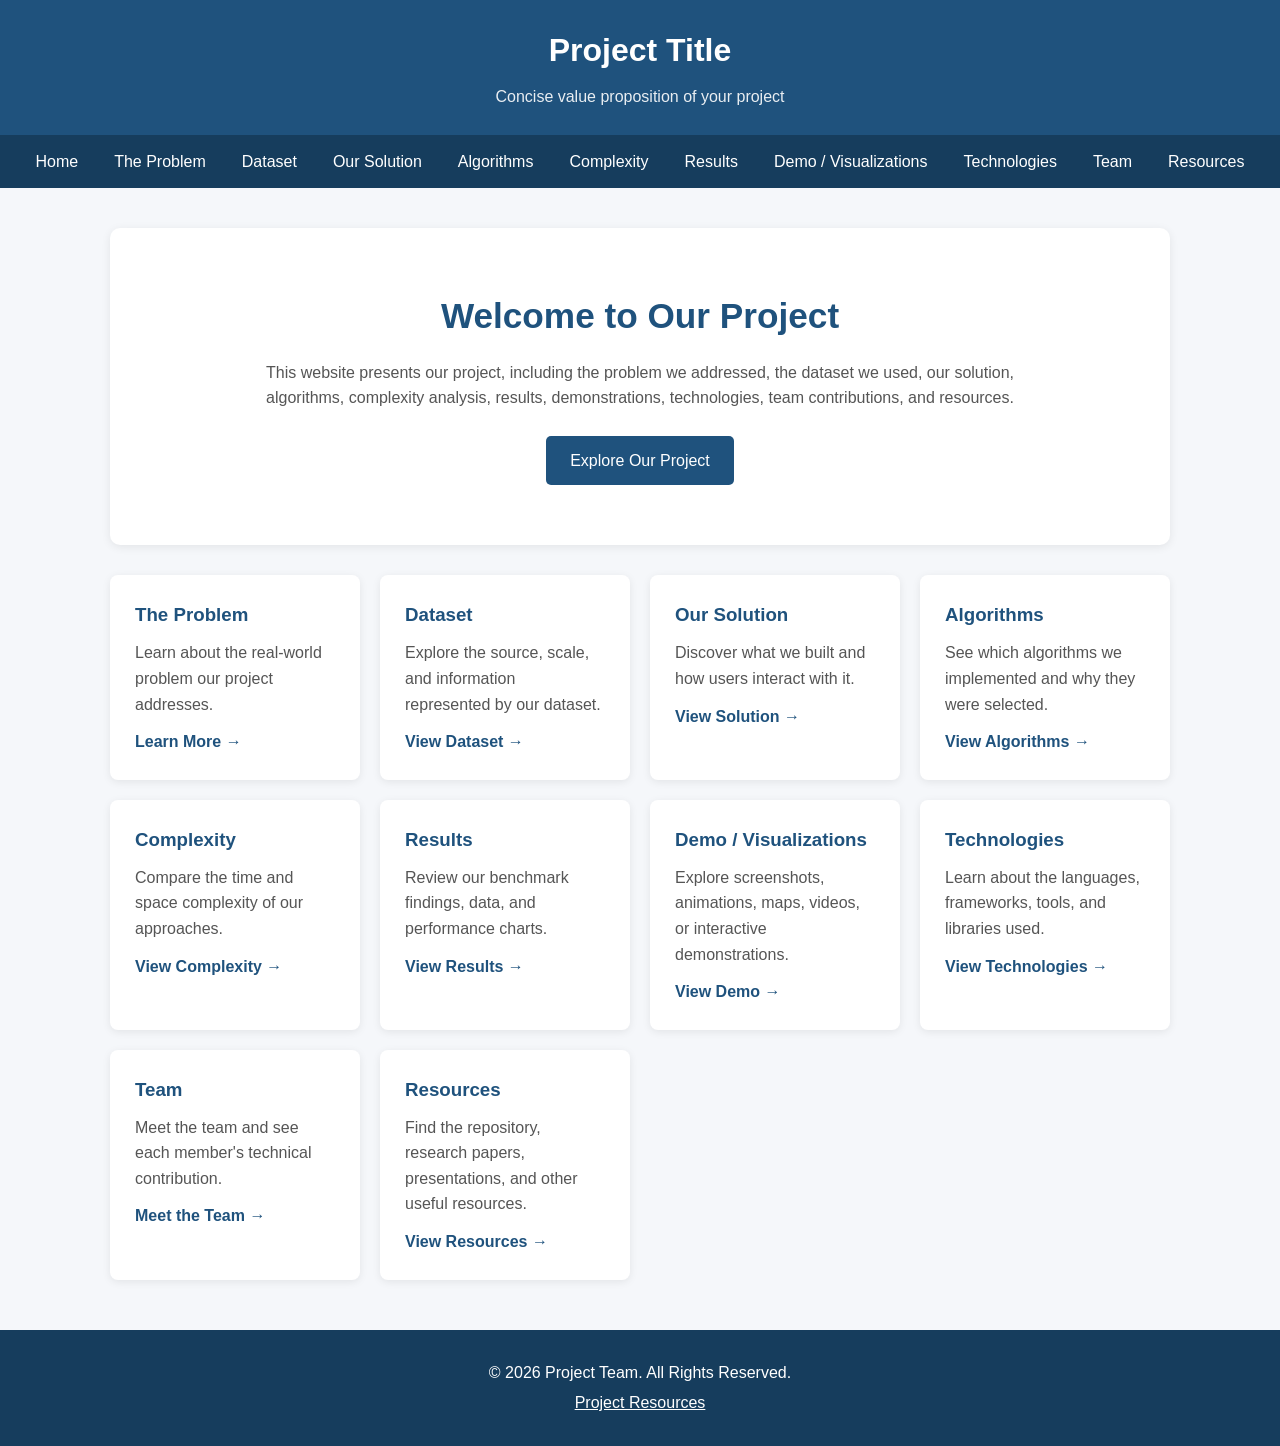
==== index.html @ 53f8fa86 "Merge pull request #1 from Creeperkid05/patch-2 Create initial project website layout and styles" ====
<!DOCTYPE html>
<html lang="en">
<head>
    <meta charset="UTF-8">
    <meta name="viewport" content="width=device-width, initial-scale=1.0">

    <title>Project Website</title>

    <style>
        * {
            margin: 0;
            padding: 0;
            box-sizing: border-box;
        }

        body {
            font-family: Arial, Helvetica, sans-serif;
            line-height: 1.6;
            color: #222;
            background-color: #f5f7fa;
        }

        /* Header */
        header {
            background-color: #1f527d;
            color: white;
            padding: 25px 20px;
            text-align: center;
        }

        header h1 {
            margin-bottom: 8px;
            font-size: 2rem;
        }

        header p {
            font-size: 1rem;
            opacity: 0.9;
        }

        /* Navigation */
        nav {
            background-color: #163d5d;
            position: sticky;
            top: 0;
            z-index: 1000;
        }

        nav ul {
            list-style: none;
            display: flex;
            justify-content: center;
            flex-wrap: wrap;
        }

        nav ul li a {
            display: block;
            color: white;
            text-decoration: none;
            padding: 14px 18px;
            transition: background-color 0.3s;
        }

        nav ul li a:hover {
            background-color: #2d6b9d;
        }

        /* Main */
        main {
            max-width: 1100px;
            margin: 40px auto;
            padding: 0 20px;
        }

        .hero {
            background-color: white;
            padding: 60px 30px;
            text-align: center;
            border-radius: 10px;
            box-shadow: 0 2px 10px rgba(0, 0, 0, 0.08);
        }

        .hero h2 {
            color: #1f527d;
            font-size: 2.2rem;
            margin-bottom: 15px;
        }

        .hero p {
            max-width: 750px;
            margin: 0 auto 25px;
            color: #555;
        }

        .button {
            display: inline-block;
            background-color: #1f527d;
            color: white;
            text-decoration: none;
            padding: 12px 24px;
            border-radius: 5px;
            transition: background-color 0.3s;
        }

        .button:hover {
            background-color: #163d5d;
        }

        /* Sections */
        .sections {
            display: grid;
            grid-template-columns: repeat(auto-fit, minmax(250px, 1fr));
            gap: 20px;
            margin-top: 30px;
        }

        .card {
            background-color: white;
            padding: 25px;
            border-radius: 8px;
            box-shadow: 0 2px 8px rgba(0, 0, 0, 0.08);
        }

        .card h3 {
            color: #1f527d;
            margin-bottom: 10px;
        }

        .card p {
            color: #555;
        }

        .card a {
            display: inline-block;
            margin-top: 12px;
            color: #1f527d;
            font-weight: bold;
            text-decoration: none;
        }

        .card a:hover {
            text-decoration: underline;
        }

        /* Footer */
        footer {
            background-color: #163d5d;
            color: white;
            text-align: center;
            padding: 25px 20px;
            margin-top: 50px;
        }

        footer p {
            margin: 5px 0;
        }

        /* Mobile */
        @media (max-width: 700px) {
            nav ul {
                flex-direction: column;
                text-align: center;
            }

            nav ul li a {
                padding: 10px;
            }

            .hero {
                padding: 40px 20px;
            }

            .hero h2 {
                font-size: 1.8rem;
            }
        }
    </style>
</head>

<body>

    <!-- Header -->
    <header>
        <h1>Project Title</h1>
        <p>Concise value proposition of your project</p>
    </header>

    <!-- Navigation Menu -->
    <nav>
        <ul>
            <li><a href="index.html">Home</a></li>
            <li><a href="problem.html">The Problem</a></li>
            <li><a href="dataset.html">Dataset</a></li>
            <li><a href="solution.html">Our Solution</a></li>
            <li><a href="algorithms.html">Algorithms</a></li>
            <li><a href="complexity.html">Complexity</a></li>
            <li><a href="results.html">Results</a></li>
            <li><a href="visualizations.html">Demo / Visualizations</a></li>
            <li><a href="technologies.html">Technologies</a></li>
            <li><a href="team.html">Team</a></li>
            <li><a href="resources.html">Resources</a></li>
        </ul>
    </nav>

    <!-- Main Content -->
    <main>

        <section class="hero">
            <h2>Welcome to Our Project</h2>

            <p>
                This website presents our project, including the problem we
                addressed, the dataset we used, our solution, algorithms,
                complexity analysis, results, demonstrations, technologies,
                team contributions, and resources.
            </p>

            <a href="problem.html" class="button">
                Explore Our Project
            </a>
        </section>

        <section class="sections">

            <div class="card">
                <h3>The Problem</h3>
                <p>
                    Learn about the real-world problem our project addresses.
                </p>
                <a href="problem.html">Learn More →</a>
            </div>

            <div class="card">
                <h3>Dataset</h3>
                <p>
                    Explore the source, scale, and information represented by
                    our dataset.
                </p>
                <a href="dataset.html">View Dataset →</a>
            </div>

            <div class="card">
                <h3>Our Solution</h3>
                <p>
                    Discover what we built and how users interact with it.
                </p>
                <a href="solution.html">View Solution →</a>
            </div>

            <div class="card">
                <h3>Algorithms</h3>
                <p>
                    See which algorithms we implemented and why they were
                    selected.
                </p>
                <a href="algorithms.html">View Algorithms →</a>
            </div>

            <div class="card">
                <h3>Complexity</h3>
                <p>
                    Compare the time and space complexity of our approaches.
                </p>
                <a href="complexity.html">View Complexity →</a>
            </div>

            <div class="card">
                <h3>Results</h3>
                <p>
                    Review our benchmark findings, data, and performance
                    charts.
                </p>
                <a href="results.html">View Results →</a>
            </div>

            <div class="card">
                <h3>Demo / Visualizations</h3>
                <p>
                    Explore screenshots, animations, maps, videos, or
                    interactive demonstrations.
                </p>
                <a href="visualizations.html">View Demo →</a>
            </div>

            <div class="card">
                <h3>Technologies</h3>
                <p>
                    Learn about the languages, frameworks, tools, and
                    libraries used.
                </p>
                <a href="technologies.html">View Technologies →</a>
            </div>

            <div class="card">
                <h3>Team</h3>
                <p>
                    Meet the team and see each member's technical contribution.
                </p>
                <a href="team.html">Meet the Team →</a>
            </div>

            <div class="card">
                <h3>Resources</h3>
                <p>
                    Find the repository, research papers, presentations, and
                    other useful resources.
                </p>
                <a href="resources.html">View Resources →</a>
            </div>

        </section>

    </main>

    <!-- Footer -->
    <footer>
        <p>&copy; 2026 Project Team. All Rights Reserved.</p>
        <p>
            <a href="resources.html" style="color: white;">
                Project Resources
            </a>
        </p>
    </footer>

</body>
</html>
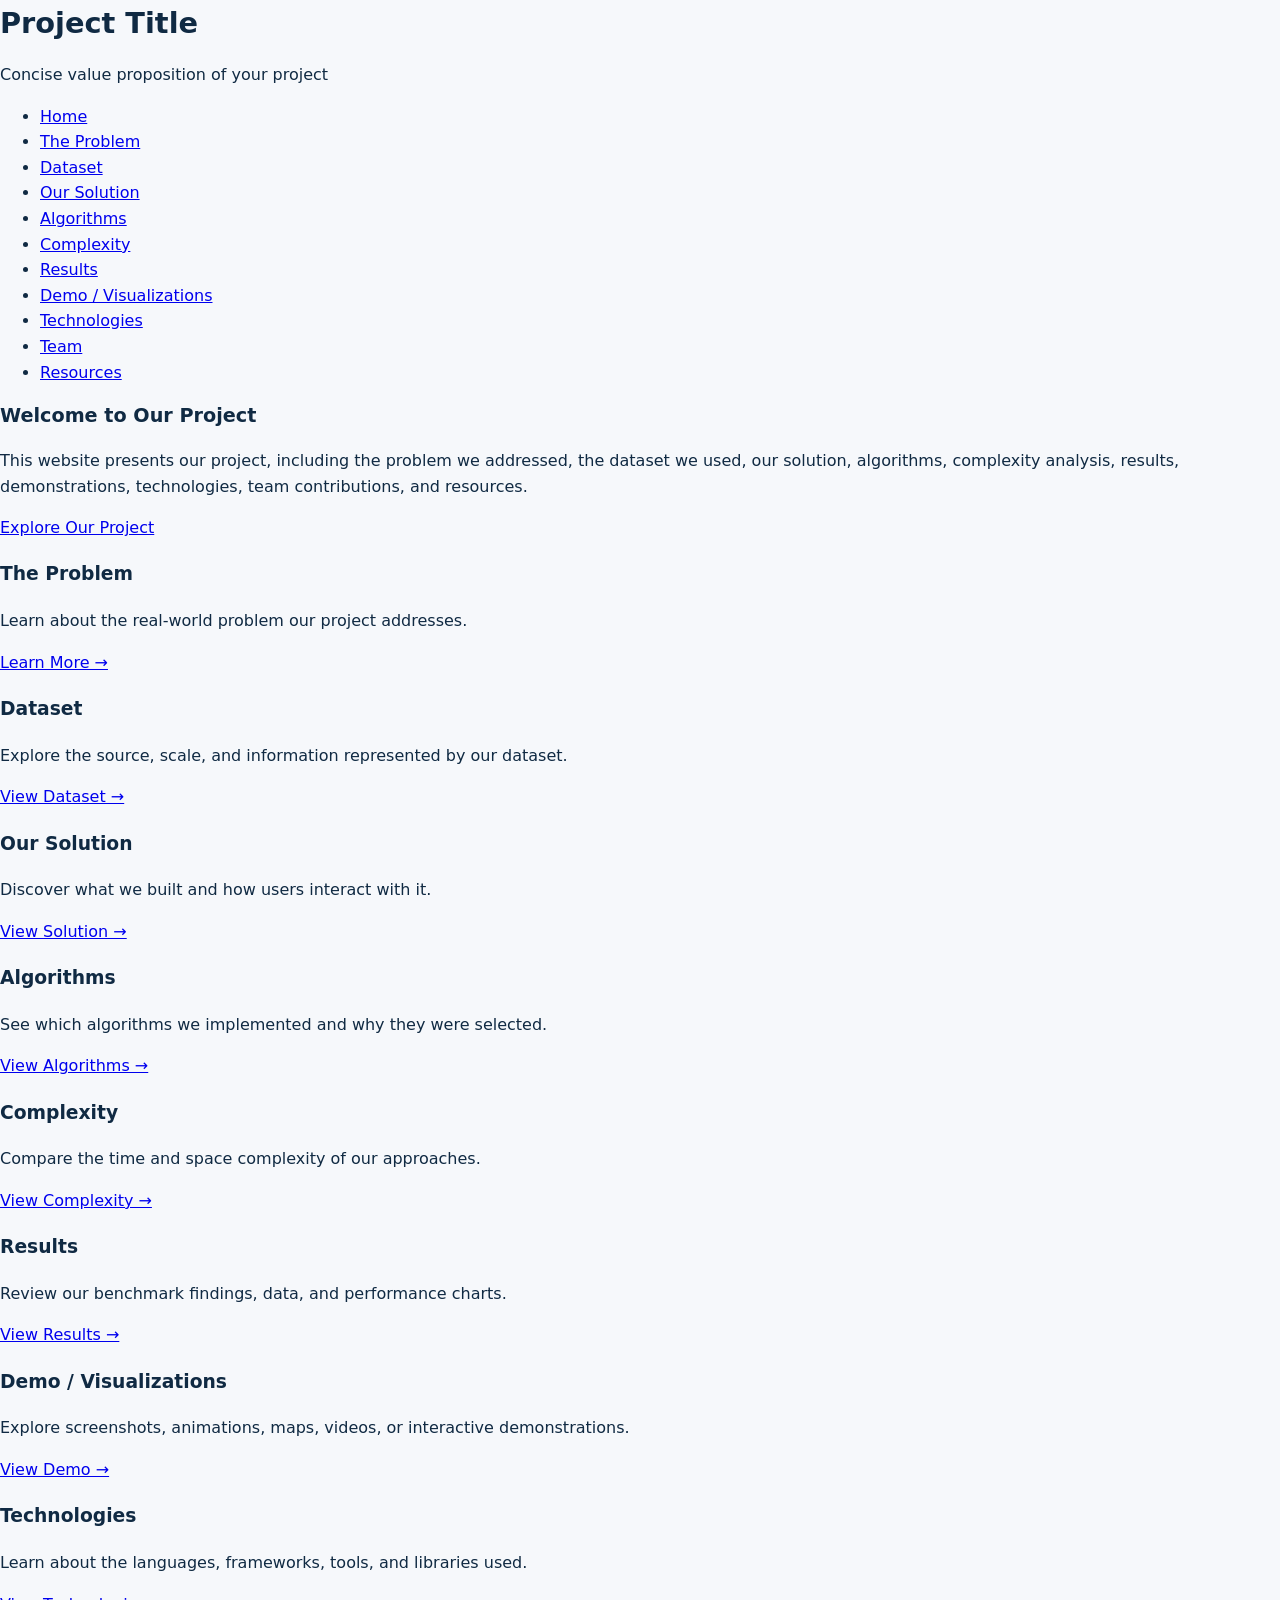
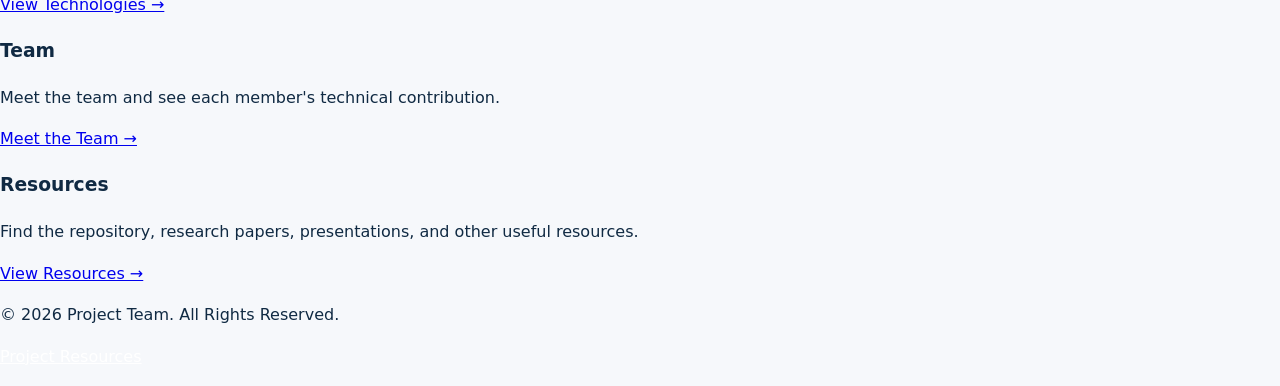
==== commit 298bae46: "Update index.html Updated code to pull a consistent header style from styles.css for all pages" ====
--- a/index.html
+++ b/index.html
@@ -5,176 +5,7 @@
     <meta name="viewport" content="width=device-width, initial-scale=1.0">
 
     <title>Project Website</title>
-
-    <style>
-        * {
-            margin: 0;
-            padding: 0;
-            box-sizing: border-box;
-        }
-
-        body {
-            font-family: Arial, Helvetica, sans-serif;
-            line-height: 1.6;
-            color: #222;
-            background-color: #f5f7fa;
-        }
-
-        /* Header */
-        header {
-            background-color: #1f527d;
-            color: white;
-            padding: 25px 20px;
-            text-align: center;
-        }
-
-        header h1 {
-            margin-bottom: 8px;
-            font-size: 2rem;
-        }
-
-        header p {
-            font-size: 1rem;
-            opacity: 0.9;
-        }
-
-        /* Navigation */
-        nav {
-            background-color: #163d5d;
-            position: sticky;
-            top: 0;
-            z-index: 1000;
-        }
-
-        nav ul {
-            list-style: none;
-            display: flex;
-            justify-content: center;
-            flex-wrap: wrap;
-        }
-
-        nav ul li a {
-            display: block;
-            color: white;
-            text-decoration: none;
-            padding: 14px 18px;
-            transition: background-color 0.3s;
-        }
-
-        nav ul li a:hover {
-            background-color: #2d6b9d;
-        }
-
-        /* Main */
-        main {
-            max-width: 1100px;
-            margin: 40px auto;
-            padding: 0 20px;
-        }
-
-        .hero {
-            background-color: white;
-            padding: 60px 30px;
-            text-align: center;
-            border-radius: 10px;
-            box-shadow: 0 2px 10px rgba(0, 0, 0, 0.08);
-        }
-
-        .hero h2 {
-            color: #1f527d;
-            font-size: 2.2rem;
-            margin-bottom: 15px;
-        }
-
-        .hero p {
-            max-width: 750px;
-            margin: 0 auto 25px;
-            color: #555;
-        }
-
-        .button {
-            display: inline-block;
-            background-color: #1f527d;
-            color: white;
-            text-decoration: none;
-            padding: 12px 24px;
-            border-radius: 5px;
-            transition: background-color 0.3s;
-        }
-
-        .button:hover {
-            background-color: #163d5d;
-        }
-
-        /* Sections */
-        .sections {
-            display: grid;
-            grid-template-columns: repeat(auto-fit, minmax(250px, 1fr));
-            gap: 20px;
-            margin-top: 30px;
-        }
-
-        .card {
-            background-color: white;
-            padding: 25px;
-            border-radius: 8px;
-            box-shadow: 0 2px 8px rgba(0, 0, 0, 0.08);
-        }
-
-        .card h3 {
-            color: #1f527d;
-            margin-bottom: 10px;
-        }
-
-        .card p {
-            color: #555;
-        }
-
-        .card a {
-            display: inline-block;
-            margin-top: 12px;
-            color: #1f527d;
-            font-weight: bold;
-            text-decoration: none;
-        }
-
-        .card a:hover {
-            text-decoration: underline;
-        }
-
-        /* Footer */
-        footer {
-            background-color: #163d5d;
-            color: white;
-            text-align: center;
-            padding: 25px 20px;
-            margin-top: 50px;
-        }
-
-        footer p {
-            margin: 5px 0;
-        }
-
-        /* Mobile */
-        @media (max-width: 700px) {
-            nav ul {
-                flex-direction: column;
-                text-align: center;
-            }
-
-            nav ul li a {
-                padding: 10px;
-            }
-
-            .hero {
-                padding: 40px 20px;
-            }
-
-            .hero h2 {
-                font-size: 1.8rem;
-            }
-        }
-    </style>
+    <link rel="stylesheet" href="styles.css">
 </head>
 
 <body>
--- a/styles.css
+++ b/styles.css
@@ -0,0 +1,85 @@
+:root {
+  --bg: #f6f8fb;
+  --surface: #ffffff;
+  --text: #102a43;
+  --muted: #486581;
+  --accent: #0f62fe;
+  --border: #d9e2ec;
+}
+
+* { box-sizing: border-box; }
+
+body {
+  margin: 0;
+  font-family: system-ui, -apple-system, BlinkMacSystemFont, "Segoe UI", Roboto, sans-serif;
+  background: var(--bg);
+  color: var(--text);
+  line-height: 1.6;
+}
+
+.container {
+  max-width: 960px;
+  margin: 0 auto;
+  padding: 2rem 1.25rem 3.5rem;
+}
+
+.top-nav {
+  display: flex;
+  flex-wrap: wrap;
+  gap: 0.75rem 1.1rem;
+  margin-bottom: 1.75rem;
+  padding-bottom: 0.85rem;
+  border-bottom: 1px solid var(--border);
+  font-size: 0.92rem;
+}
+
+.top-nav a {
+  color: var(--accent);
+  text-decoration: none;
+  font-weight: 600;
+}
+
+.top-nav a:hover { text-decoration: underline; }
+
+.panel {
+  background: var(--surface);
+  border: 1px solid var(--border);
+  border-radius: 10px;
+  padding: 1.5rem;
+  margin-bottom: 1.25rem;
+}
+
+h1 { margin: 0 0 0.4rem; font-size: 1.8rem; }
+.subtitle { margin: 0 0 1.5rem; color: var(--muted); }
+h2 { margin-top: 0; font-size: 1.2rem; }
+
+table {
+  width: 100%;
+  border-collapse: collapse;
+  margin-top: 0.75rem;
+  font-size: 0.94rem;
+}
+
+th, td {
+  border: 1px solid var(--border);
+  padding: 0.65rem 0.75rem;
+  text-align: left;
+}
+
+th { background: #f0f4f8; }
+
+pre {
+  background: #102a43;
+  color: #f0f4f8;
+  padding: 1rem;
+  border-radius: 8px;
+  overflow-x: auto;
+  font-size: 0.88rem;
+}
+
+img.screenshot {
+  max-width: 100%;
+  border: 1px solid var(--border);
+  border-radius: 8px;
+  margin-top: 0.75rem;
+}
